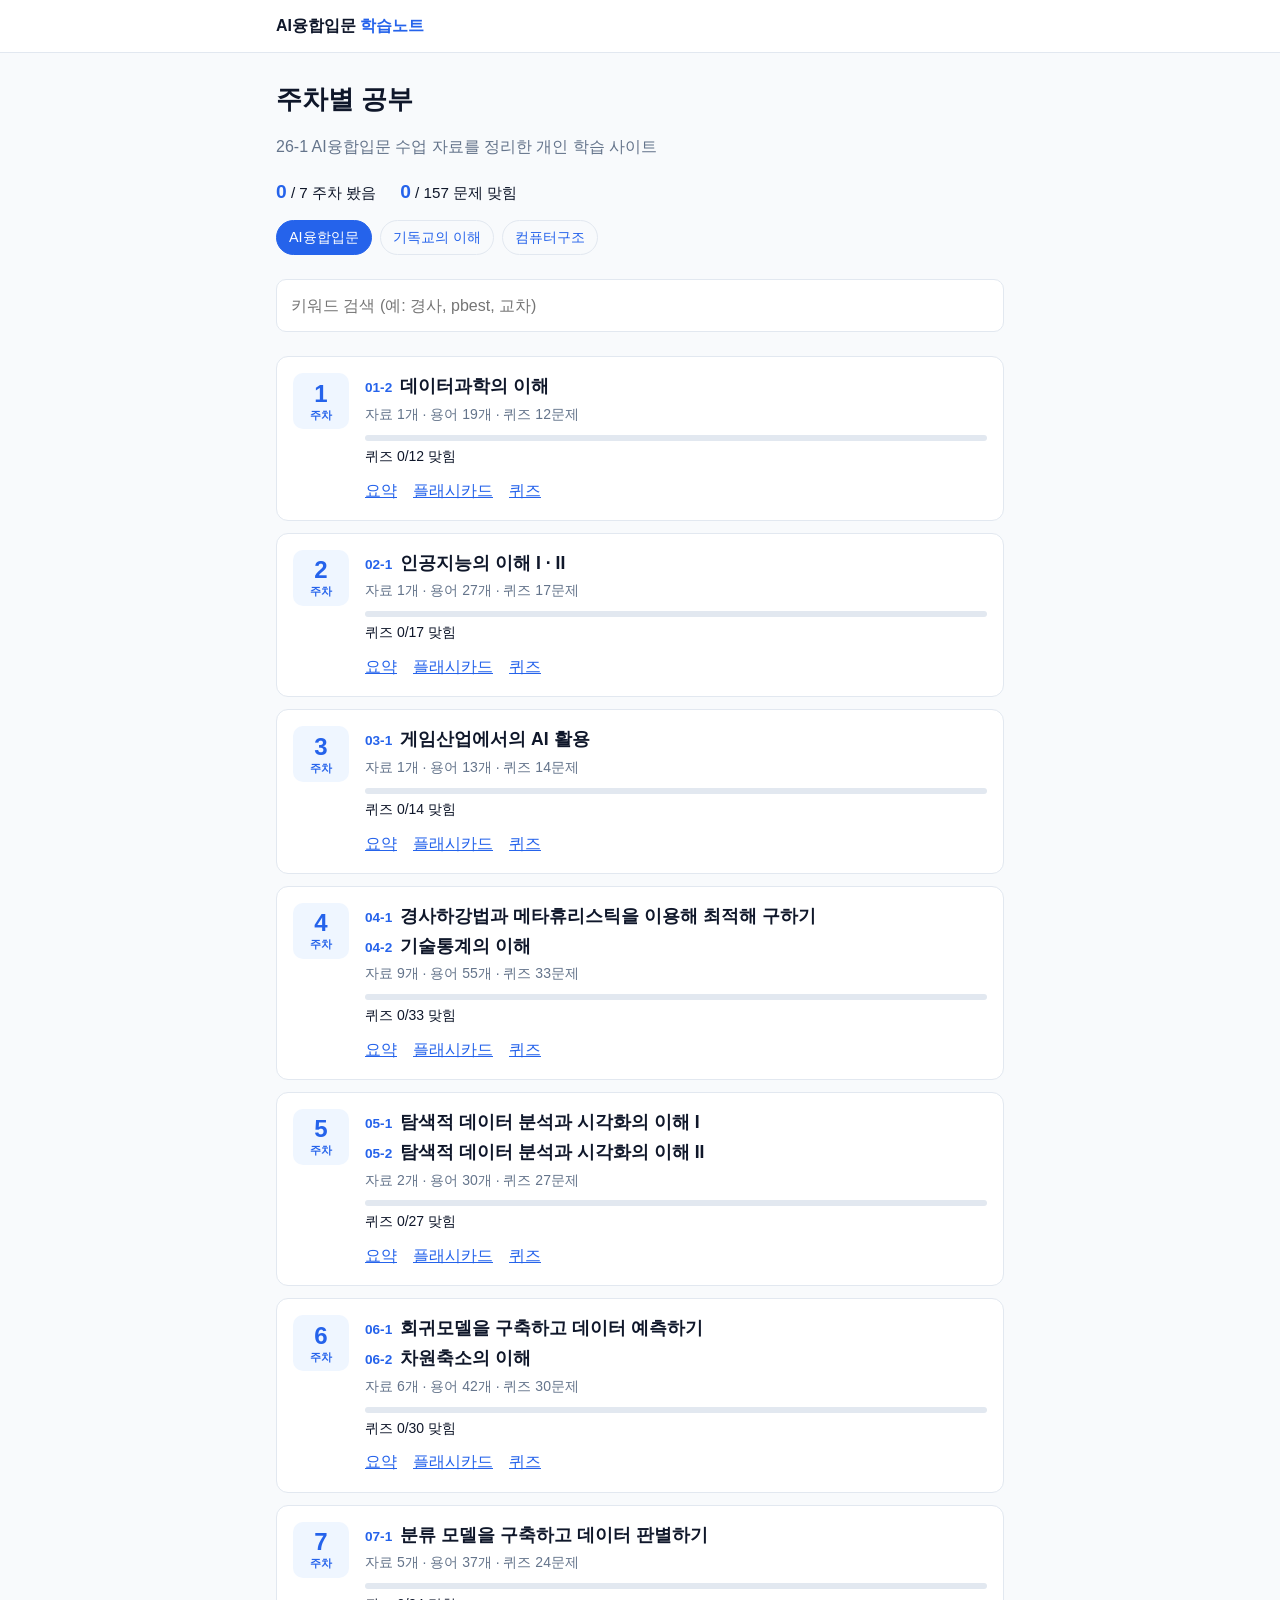
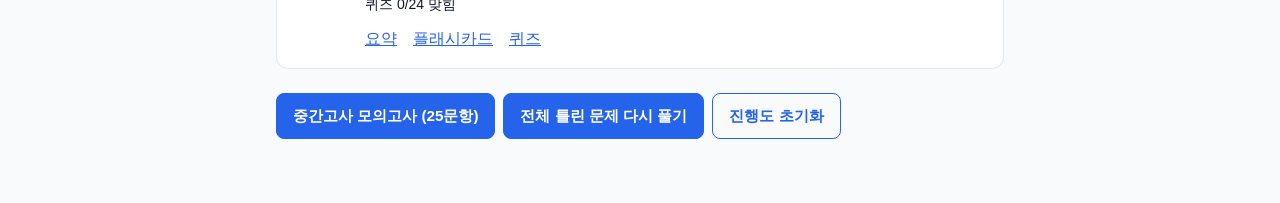
==== index.html @ e3240e30 "03-1 음수 곱셈·덧셈·나눗셈 풀이를 단계별 표로 보강 Co-Authored-By: Claude Opus 5.5 <noreply@anthropic.com>" ====
<!DOCTYPE html>
<html lang="ko">
<head>
  <meta charset="UTF-8">
  <meta name="viewport" content="width=device-width, initial-scale=1">
  <title>AI융합입문 학습노트</title>
  <link rel="stylesheet" href="css/style.css">
</head>
<body>
  <header class="top">
    <div class="wrap">
      <a class="brand" href="index.html">AI융합입문 <span>학습노트</span></a>
    </div>
  </header>

  <main class="wrap">
    <section class="hero">
      <h1>주차별 공부</h1>
      <p class="muted">26-1 AI융합입문 수업 자료를 정리한 개인 학습 사이트</p>
      <div id="overall" class="overall"></div>
      <nav class="courses"><a class="on" href="index.html">AI융합입문</a><a href="christianity/index.html">기독교의 이해</a><a href="computer-arch/index.html">컴퓨터구조</a></nav>
    </section>

    <section>
      <label class="search">
        <span class="sr-only">전체 주차 검색</span>
        <input id="search" type="search" placeholder="키워드 검색 (예: 경사, pbest, 교차)" autocomplete="off">
      </label>
      <div id="results"></div>
    </section>

    <section id="weeks" class="week-list"></section>

    <section class="tools">
      <a class="btn" href="study.html?mode=exam">중간고사 모의고사 (25문항)</a>
      <a class="btn" href="study.html?mode=wrong">전체 틀린 문제 다시 풀기</a>
      <button id="reset" class="btn ghost" type="button">진행도 초기화</button>
    </section>
  </main>

  <script src="js/data.js?v=20261021a"></script>
  <script src="js/app.js"></script>
</body>
</html>
---- css/style.css ----
/* ---- 색상 ---- */
:root {
  --bg: #f8fafc;
  --surface: #ffffff;
  --text: #0f172a;
  --muted: #64748b;
  --line: #e2e8f0;
  --accent: #2563eb;
  --accent-soft: #eff6ff;
  --good: #16a34a;
  --good-soft: #f0fdf4;
  --bad: #dc2626;
  --bad-soft: #fef2f2;
  --warn: #d97706;
  --warn-text: #b45309;
  --warn-soft: #fffbeb;
  --mark: #fde68a;
}
@media (prefers-color-scheme: dark) {
  :root {
    --bg: #0b1120;
    --surface: #151c2c;
    --text: #e2e8f0;
    --muted: #94a3b8;
    --line: #263044;
    --accent: #60a5fa;
    --accent-soft: #172338;
    --good: #4ade80;
    --good-soft: #12291c;
    --bad: #f87171;
    --bad-soft: #331a1d;
    --warn: #f59e0b;
    --warn-text: #fbbf24;
    --warn-soft: #2a2213;
    --mark: #854d0e;
  }
}

/* ---- 기본 ---- */
* { box-sizing: border-box; }
body {
  margin: 0;
  background: var(--bg);
  color: var(--text);
  font-family: -apple-system, BlinkMacSystemFont, "Apple SD Gothic Neo", "Noto Sans KR", "Malgun Gothic", sans-serif;
  font-size: 16px;
  line-height: 1.7;
  word-break: keep-all;
  overflow-wrap: break-word;
}
a { color: var(--accent); }
h1, h2, h3 { line-height: 1.35; }
h1 { font-size: 1.6rem; margin: .2em 0 .4em; }
code { font-size: .85em; color: var(--muted); }
mark { background: var(--mark); color: inherit; border-radius: 3px; padding: 0 2px; }
.wrap { max-width: 760px; margin: 0 auto; padding: 0 16px; }
main.wrap { padding-bottom: 64px; }
.muted { color: var(--muted); }
.small { font-size: .875rem; }
.center { text-align: center; justify-content: center; }
.bad { color: var(--bad); }
.sr-only { position: absolute; width: 1px; height: 1px; overflow: hidden; clip: rect(0 0 0 0); }

/* ---- 상단 ---- */
.top { background: var(--surface); border-bottom: 1px solid var(--line); }
.top .wrap { height: 52px; display: flex; align-items: center; }
.brand { font-weight: 700; color: var(--text); text-decoration: none; }
.brand span { color: var(--accent); }
.hero { padding: 24px 0 8px; }
.session { margin: 0; color: var(--accent); font-weight: 600; font-size: .9rem; }
.crumb { margin: 16px 0 0; font-size: .9rem; }

/* ---- 버튼, 링크 ---- */
.btn {
  display: inline-block;
  padding: 9px 16px;
  border: 1px solid var(--accent);
  border-radius: 8px;
  background: var(--accent);
  color: var(--surface);
  font: inherit;
  font-size: .95rem;
  font-weight: 600;
  text-decoration: none;
  cursor: pointer;
}
.btn.ghost { background: transparent; color: var(--accent); }
.links { display: flex; flex-wrap: wrap; gap: 8px 16px; margin-top: 8px; }
.row { display: flex; flex-wrap: wrap; gap: 8px; margin-top: 16px; }
.tools { display: flex; flex-wrap: wrap; gap: 8px; margin-top: 24px; }

/* ---- 진행도 ---- */
.overall { display: flex; flex-wrap: wrap; gap: 8px 24px; margin-top: 8px; font-size: .95rem; }
.overall b { color: var(--accent); font-size: 1.2rem; }
.bar { height: 6px; background: var(--line); border-radius: 3px; overflow: hidden; margin-top: 8px; }
.bar i { display: block; height: 100%; background: var(--accent); }
.tag { font-size: .75rem; padding: 1px 8px; border-radius: 10px; font-weight: 600; }
.tag.ok { background: var(--good-soft); color: var(--good); }
.tag.warn { background: var(--warn-soft); color: var(--text); border: 1px solid var(--line); }

/* ---- 검색 ---- */
.search input {
  width: 100%;
  margin: 16px 0 8px;
  padding: 12px 14px;
  border: 1px solid var(--line);
  border-radius: 10px;
  background: var(--surface);
  color: var(--text);
  font: inherit;
}
.search input:focus { outline: 2px solid var(--accent); border-color: transparent; }
.results { list-style: none; padding: 0; margin: 0 0 16px; }
.results a {
  display: block;
  padding: 10px 12px;
  border-bottom: 1px solid var(--line);
  color: var(--text);
  text-decoration: none;
}
.results a:hover { background: var(--accent-soft); }
.results span { display: block; }

/* ---- 주차 목록 ---- */
.week-list { display: grid; gap: 12px; margin-top: 16px; }
.week-card {
  display: flex;
  gap: 16px;
  padding: 16px;
  background: var(--surface);
  border: 1px solid var(--line);
  border-radius: 12px;
}
.week-num {
  flex: none;
  width: 56px;
  height: 56px;
  border-radius: 10px;
  background: var(--accent-soft);
  color: var(--accent);
  font-size: 1.5rem;
  font-weight: 700;
  display: flex;
  flex-direction: column;
  align-items: center;
  justify-content: center;
  line-height: 1;
}
.week-num small { font-size: .7rem; margin-top: 4px; }
.week-body { flex: 1; min-width: 0; }
.week-body h2 { font-size: 1.1rem; margin: 2px 0; }
.week-body h2 a { color: var(--text); text-decoration: none; }
.week-body p { margin: 4px 0 0; }

/* ---- 요약 페이지 ---- */
.toc { background: var(--surface); border: 1px solid var(--line); border-radius: 12px; padding: 12px 16px; margin: 16px 0; }
.toc ol { margin: 4px 0 0; padding-left: 20px; }
.part { display: flex; align-items: baseline; justify-content: space-between; gap: 8px; font-size: 1.25rem; margin: 40px 0 12px; padding-bottom: 6px; border-bottom: 2px solid var(--accent); scroll-margin-top: 16px; }
.to-toc { flex: none; font-size: .85rem; font-weight: 600; text-decoration: none; }
.toc { scroll-margin-top: 16px; }
.card {
  background: var(--surface);
  border: 1px solid var(--line);
  border-radius: 12px;
  padding: 16px 20px;
  margin-bottom: 12px;
  scroll-margin-top: 16px;
}
.card h3 { margin: 0; font-size: 1.1rem; }
.card ul { padding-left: 20px; margin: 4px 0 0; }
.card li { margin-bottom: 4px; }
.src { margin: 2px 0 0; font-size: .85rem; color: var(--muted); }
.formula {
  margin: 12px 0 0;
  font-family: inherit;
  padding: 10px 14px;
  background: var(--accent-soft);
  border-left: 4px solid var(--accent);
  border-radius: 6px;
  font-weight: 600;
}
.formula p { margin: 0; }
.formula-en { font-weight: 400; font-size: .95rem; color: var(--text); }

/* ---- 개념 카드 ---- */
.definition { margin: 8px 0 0; font-size: 1.05rem; font-weight: 600; }
.label { margin: 14px 0 2px; font-size: .85rem; font-weight: 700; color: var(--muted); letter-spacing: .02em; }
.caution { margin-top: 12px; padding: 2px 14px 10px; border-left: 4px solid var(--warn); background: var(--warn-soft); border-radius: 6px; }
.caution .label { color: var(--warn-text); }
.example { margin-top: 14px; padding: 2px 14px 12px; border: 1px dashed var(--line); border-radius: 10px; background: var(--bg); }
.example .label { color: var(--accent); }
.example .formula { margin-top: 6px; }
table.mini { width: 100%; margin-top: 10px; border-collapse: collapse; font-size: .92rem; }
table.mini th, table.mini td { padding: 6px 10px; border-bottom: 1px solid var(--line); text-align: left; vertical-align: top; }
table.mini th { font-size: .8rem; color: var(--muted); font-weight: 700; }
table.mini td:first-child { font-weight: 600; white-space: nowrap; }
.keyterms { display: flex; flex-wrap: wrap; align-items: center; gap: 6px; margin: 16px 0 0; padding-top: 10px; border-top: 1px solid var(--line); }
.keyterms .label { margin: 0 4px 0 0; }
.kt { padding: 2px 10px; border-radius: 12px; background: var(--bg); border: 1px solid var(--line); font-size: .85rem; }
.kt .muted { font-size: .85rem; }
.toc-sub { display: block; font-size: .85rem; color: var(--muted); }
.toc-sub a { color: var(--muted); }
.en-def { font-style: italic; color: var(--muted); font-size: .92rem; }
figure { margin: 12px 0 0; }
figure img { max-width: 100%; height: auto; border-radius: 8px; background: #fff; }
figcaption { font-size: .8rem; color: var(--muted); }
.terms-box summary { cursor: pointer; padding: 10px 14px; background: var(--surface); border: 1px solid var(--line); border-radius: 10px; font-weight: 600; color: var(--accent); }
.terms-box[open] summary { margin-bottom: 8px; }
.terms { margin: 0; display: grid; gap: 8px; scroll-margin-top: 16px; }
.terms div { background: var(--surface); border: 1px solid var(--line); border-radius: 10px; padding: 10px 14px; }
.terms dt { font-weight: 700; }
.terms dt span { font-weight: 400; font-size: .85rem; }
.terms dd { margin: 2px 0 0; }
.check { background: var(--surface); border: 1px solid var(--line); border-radius: 12px; padding: 4px 16px 12px; }
.check .label:first-child { margin-top: 10px; }
.check ul { margin: 2px 0 0; padding-left: 20px; }
.check li { margin-bottom: 4px; }
.sources li { margin-bottom: 8px; }

/* ---- 공부 페이지 ---- */
.tabs { display: flex; gap: 4px; border-bottom: 1px solid var(--line); margin-bottom: 20px; overflow-x: auto; }
.tabs a {
  padding: 10px 14px;
  color: var(--muted);
  text-decoration: none;
  font-weight: 600;
  white-space: nowrap;
  border-bottom: 3px solid transparent;
}
.tabs a.on { color: var(--accent); border-bottom-color: var(--accent); }

.flash {
  display: flex;
  flex-direction: column;
  align-items: center;
  justify-content: center;
  gap: 8px;
  width: 100%;
  min-height: 240px;
  padding: 24px;
  border: 1px solid var(--line);
  border-radius: 16px;
  background: var(--surface);
  color: var(--text);
  font: inherit;
  text-align: center;
  cursor: pointer;
  box-shadow: 0 2px 8px rgba(0, 0, 0, .05);
}
.flash.back { background: var(--accent-soft); }
.flash .term { font-size: 1.6rem; font-weight: 700; }
.flash .term-ko { font-size: 1.3rem; font-weight: 700; }
.flash .def { font-size: 1.05rem; max-width: 520px; }
.flash .en-def { max-width: 520px; }

.quiz h3 { margin-bottom: 12px; }
.choices { display: grid; gap: 8px; }
.choice {
  text-align: left;
  padding: 12px 14px;
  border: 1px solid var(--line);
  border-radius: 10px;
  background: var(--surface);
  color: var(--text);
  font: inherit;
  cursor: pointer;
}
.choice:hover:not(:disabled) { border-color: var(--accent); }
.choice b { color: var(--muted); margin-right: 6px; }
.choice:disabled { cursor: default; }
.choice.right { border-color: var(--good); background: var(--good-soft); }
.choice.wrong { border-color: var(--bad); background: var(--bad-soft); }
.explain { margin: 16px 0 12px; padding: 12px 14px; border-radius: 10px; }
.explain.ok { background: var(--good-soft); }
.explain.ok b { color: var(--good); }
.explain.no { background: var(--bad-soft); }
.explain.no b { color: var(--bad); }
.empty { text-align: center; padding: 40px 0; }

@media (max-width: 480px) {
  h1 { font-size: 1.35rem; }
  .week-card { gap: 12px; padding: 14px; }
  .week-num { width: 46px; height: 46px; font-size: 1.25rem; }
  .card { padding: 14px 16px; }
}

/* ---- 차시 (한 주차에 여러 차시) ---- */
.week-body h2 + h2 { margin-top: 6px; }
.week-body h2 .code { display: inline-block; margin-right: 8px; color: var(--accent); font-size: .85rem; font-weight: 700; }
.session-block { margin-top: 48px; }
.session-head { padding: 18px 20px; background: var(--surface); border: 1px solid var(--line); border-top: 4px solid var(--accent); border-radius: 12px; scroll-margin-top: 16px; }
.session-head h2 { margin: 2px 0 4px; font-size: 1.35rem; }
.session-head p:last-child { margin-bottom: 0; }
.toc-session { margin: 10px 0 0; font-weight: 700; }
.toc-session:first-of-type { margin-top: 4px; }

/* 모의고사 범위별 결과 */
.breakdown { margin: 12px auto; border-collapse: collapse; text-align: left; }
.breakdown th, .breakdown td { padding: 4px 12px; border-bottom: 1px solid rgba(128,128,128,.25); }
.breakdown tr.miss td { color: #c0392b; font-weight: 600; }

/* ---- 주관식 문제 ---- */
.written { display: flex; gap: 8px; margin: 12px 0; }
.written input {
  flex: 1;
  min-width: 0;
  padding: 10px 12px;
  border: 1px solid var(--line);
  border-radius: 10px;
  background: var(--surface);
  color: var(--text);
  font: inherit;
}
.written input:focus { outline: 2px solid var(--accent); border-color: transparent; }
.tag:not(.ok):not(.warn) { background: var(--line); color: var(--text); }

/* ---- 과목 바로가기 ---- */
.courses { display: flex; flex-wrap: wrap; gap: 8px; margin-top: 12px; }
.courses a { padding: 4px 12px; border: 1px solid var(--line); border-radius: 999px; font-size: .9rem; text-decoration: none; }
.courses a.on { background: var(--accent); border-color: var(--accent); color: var(--surface); }

/* ---- PPT 빈칸 단어: 글자 아래쪽만 은은하게 긋는 형광펜 ---- */
mark.blank {
  --hl: rgba(250, 204, 21, .28);
  background: linear-gradient(transparent 62%, var(--hl) 62%);
  color: #b45309;
  font-weight: 600;
  padding: 0 1px;
}
@media (prefers-color-scheme: dark) {
  mark.blank { --hl: rgba(250, 204, 21, .22); color: #fcd34d; }
}
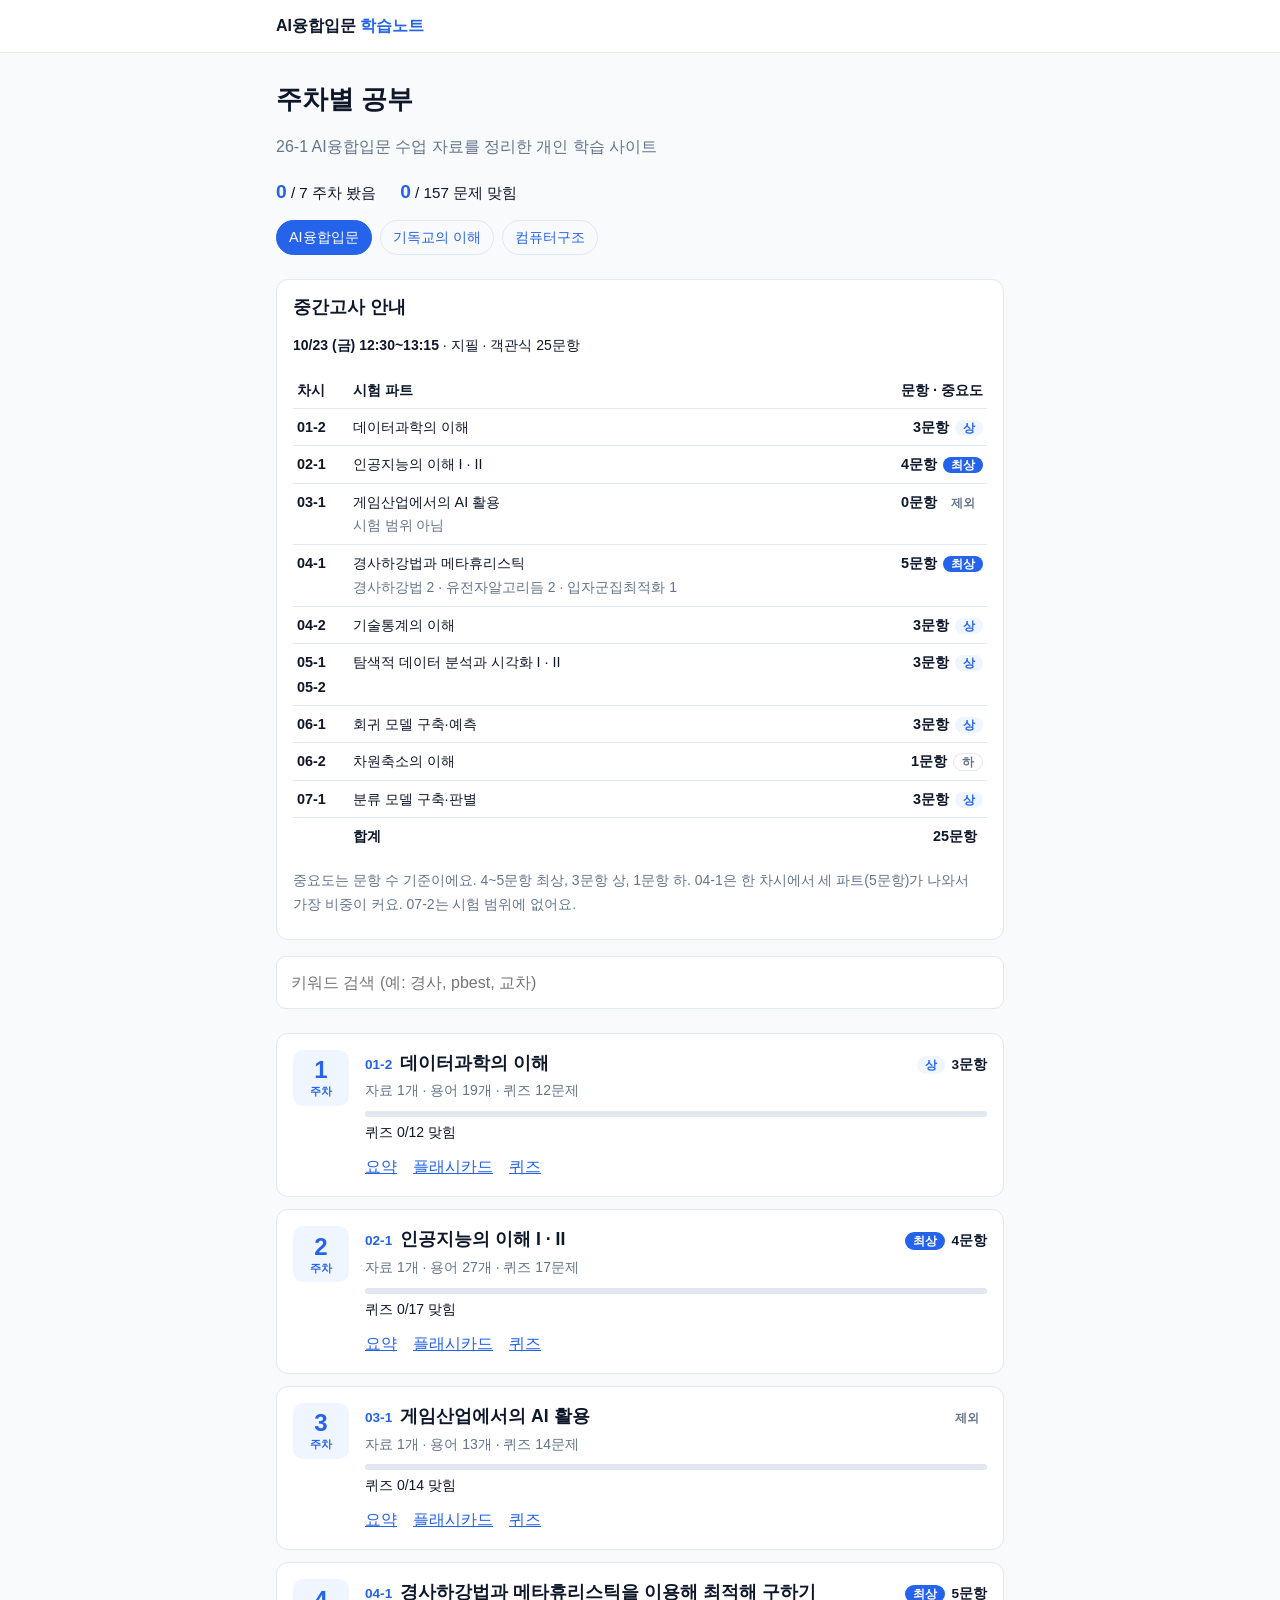
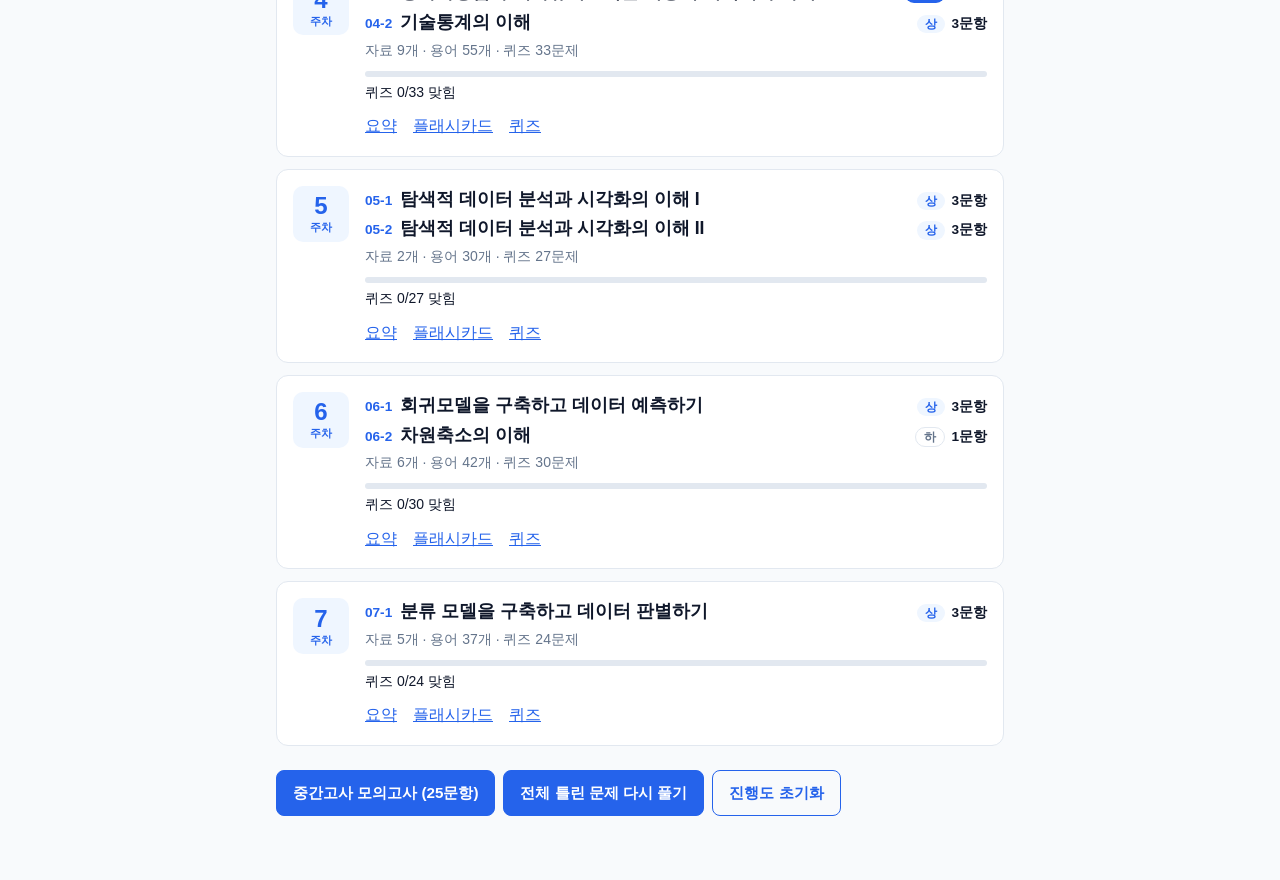
==== commit bd96a36c: "Add midterm exam info: per-part question counts and importance Co-Authored-By: Claude Opus 5.5 <nore" ====
--- a/index.html
+++ b/index.html
@@ -21,6 +21,17 @@
       <nav class="courses"><a class="on" href="index.html">AI융합입문</a><a href="christianity/index.html">기독교의 이해</a><a href="computer-arch/index.html">컴퓨터구조</a></nav>
     </section>
 
+    <section class="exam-info">
+      <h2>중간고사 안내</h2>
+      <p class="small"><b>10/23 (금) 12:30~13:15</b> · 지필 · 객관식 25문항</p>
+      <div class="table-wrap"><table class="exam-table">
+        <thead><tr><th>차시</th><th>시험 파트</th><th class="num">문항 · 중요도</th></tr></thead>
+        <tbody><tr><td>01-2</td><td>데이터과학의 이해</td><td class="num"><span class="cnt">3문항</span><span class="imp imp-hi">상</span></td></tr><tr><td>02-1</td><td>인공지능의 이해 I · II</td><td class="num"><span class="cnt">4문항</span><span class="imp imp-top">최상</span></td></tr><tr><td>03-1</td><td>게임산업에서의 AI 활용<span class="muted small">시험 범위 아님</span></td><td class="num"><span class="cnt">0문항</span><span class="imp imp-out">제외</span></td></tr><tr><td>04-1</td><td>경사하강법과 메타휴리스틱<span class="muted small">경사하강법 2 · 유전자알고리듬 2 · 입자군집최적화 1</span></td><td class="num"><span class="cnt">5문항</span><span class="imp imp-top">최상</span></td></tr><tr><td>04-2</td><td>기술통계의 이해</td><td class="num"><span class="cnt">3문항</span><span class="imp imp-hi">상</span></td></tr><tr><td>05-1<br>05-2</td><td>탐색적 데이터 분석과 시각화 I · II</td><td class="num"><span class="cnt">3문항</span><span class="imp imp-hi">상</span></td></tr><tr><td>06-1</td><td>회귀 모델 구축·예측</td><td class="num"><span class="cnt">3문항</span><span class="imp imp-hi">상</span></td></tr><tr><td>06-2</td><td>차원축소의 이해</td><td class="num"><span class="cnt">1문항</span><span class="imp imp-lo">하</span></td></tr><tr><td>07-1</td><td>분류 모델 구축·판별</td><td class="num"><span class="cnt">3문항</span><span class="imp imp-hi">상</span></td></tr></tbody>
+        <tfoot><tr><td></td><td>합계</td><td class="num"><span class="cnt">25문항</span></td></tr></tfoot>
+      </table></div>
+      <p class="muted small">중요도는 문항 수 기준이에요. 4~5문항 최상, 3문항 상, 1문항 하. 04-1은 한 차시에서 세 파트(5문항)가 나와서 가장 비중이 커요. 07-2는 시험 범위에 없어요.</p>
+    </section>
+
     <section>
       <label class="search">
         <span class="sr-only">전체 주차 검색</span>
@@ -39,6 +50,7 @@
   </main>
 
   <script src="js/data.js?v=20261021a"></script>
-  <script src="js/app.js"></script>
+  <script src="data/exam-info.js?v=1"></script>
+  <script src="js/app.js?v=20261022b"></script>
 </body>
 </html>
--- a/css/style.css
+++ b/css/style.css
@@ -330,3 +330,29 @@
 @media (prefers-color-scheme: dark) {
   mark.blank { --hl: rgba(250, 204, 21, .22); color: #fcd34d; }
 }
+
+/* 시험 안내 */
+.exam-info { margin-top: 16px; background: var(--surface); border: 1px solid var(--line); border-radius: 12px; padding: 4px 16px 8px; }
+.exam-info h2 { font-size: 1.1rem; margin: 12px 0 4px; }
+.table-wrap { overflow-x: auto; }
+.exam-table { width: 100%; border-collapse: collapse; font-size: .9rem; }
+.exam-table th, .exam-table td { text-align: left; padding: 6px 4px; border-bottom: 1px solid var(--line); vertical-align: top; }
+.exam-table td:first-child { white-space: nowrap; font-weight: 600; }
+.exam-table td span.muted { display: block; }
+.exam-table .num { text-align: center; }
+.exam-table tfoot td { font-weight: 700; border-bottom: 0; }
+.imp { font-size: .75rem; font-weight: 700; padding: 1px 8px; border-radius: 10px; white-space: nowrap; }
+.imp-top { background: var(--accent); color: #fff; }
+.imp-hi { background: var(--accent-soft); color: var(--accent); }
+.imp-lo { border: 1px solid var(--line); color: var(--muted); }
+.imp-out { color: var(--muted); }
+.exam-table td.num { white-space: nowrap; text-align: right; }
+.exam-table th.num { text-align: right; }
+.exam-table .cnt { font-weight: 700; margin-right: 6px; }
+.week-body h2 { display: flex; align-items: baseline; gap: 8px; }
+.week-body h2 a { flex: 1; min-width: 0; }
+.exam-badge { flex: none; display: inline-flex; align-items: center; gap: 6px; font-size: .85rem; white-space: nowrap; }
+.imp-mid { background: var(--accent-soft); color: var(--muted); border: 1px solid var(--line); }
+.exam-tag { display: inline-flex; align-items: center; gap: 6px; vertical-align: middle; margin-left: 6px; font-size: .8rem; font-weight: 600; white-space: nowrap; }
+.exam-tag .cnt { color: var(--muted); }
+.part .exam-tag { margin-right: auto; }
